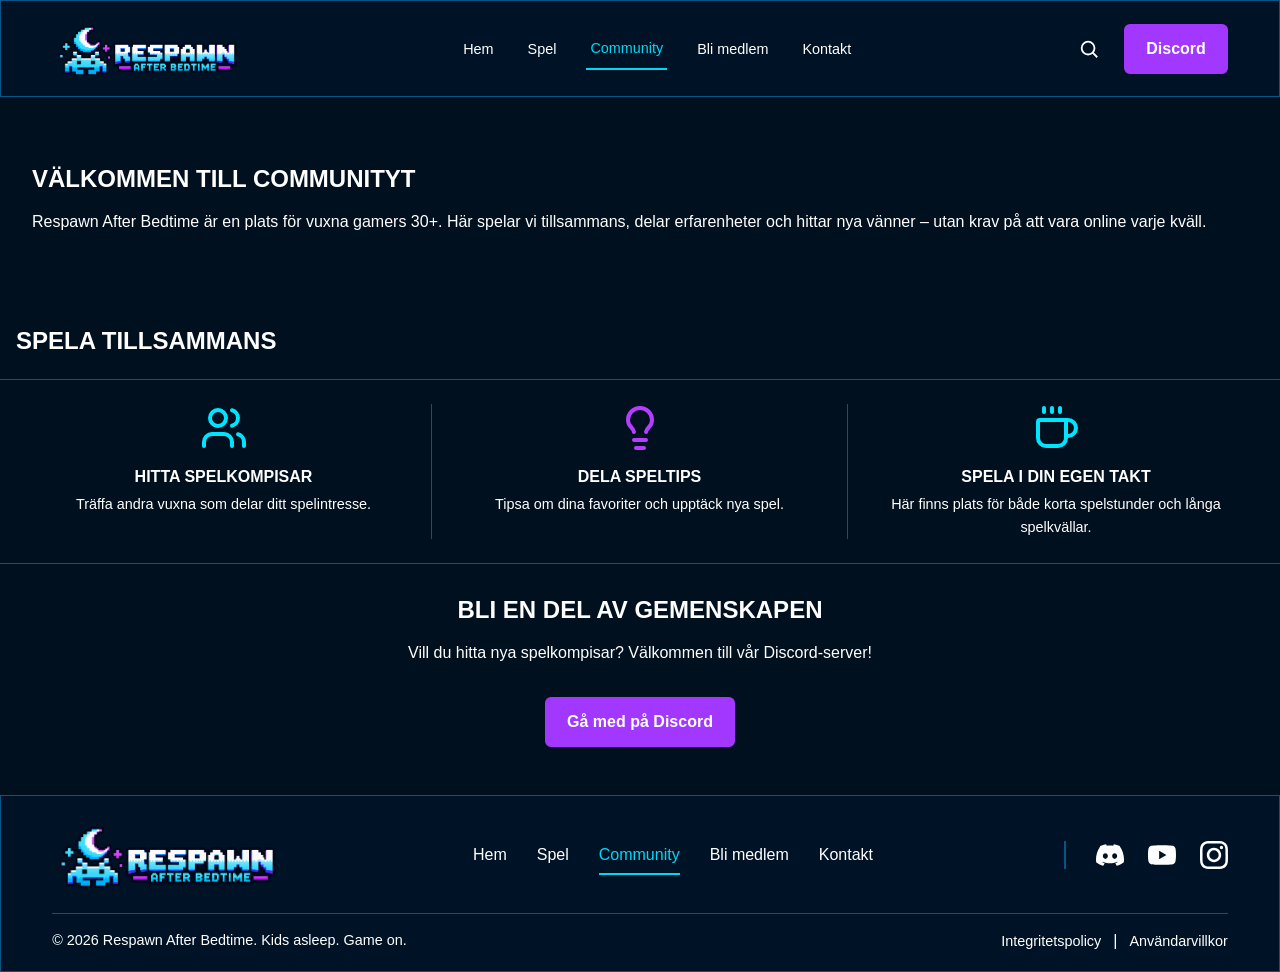
==== community.html @ b81fadc0 "Add responsive community page and Discord invite links" ====
<!doctype html>
<html lang="sv">
  <head>
    <meta charset="UTF-8" />
    <meta name="viewport" content="width=device-width, initial-scale=1.0" />
    <meta
      name="description"
      content="Respawn After Bedtime är en gamingcommunity för vuxna 30+. Hitta spelkompisar, dela speltips och spela tillsammans i din egen takt."
    />
    <title>Community | Respawn After Bedtime</title>
    <link rel="stylesheet" href="css/styles.css" />
    <link rel="icon" type="image/png" href="images/favicon.png" />
    <script src="js/main.js" defer></script>
  </head>
  <body>
    <header class="site-header">
      <!-- Webbplatsens logotyp -->
      <a
        href="index.html"
        class="logo"
        aria-label="Respawn After Bedtime – startsida"
      >
        <img src="images/logo.png" alt="Respawn After Bedtime" />
      </a>

      <!-- Knapp för mobilnavigation -->
      <button
        class="menu-toggle"
        type="button"
        aria-label="Öppna menyn"
        aria-expanded="false"
        aria-controls="main-nav"
      >
        <span></span>
        <span></span>
        <span></span>
      </button>

      <!-- Huvudnavigation -->
      <nav id="main-nav" aria-label="Huvudnavigation">
        <ul>
          <li><a href="index.html">Hem</a></li>
          <li><a href="games.html">Spel</a></li>
          <li><a href="community.html" aria-current="page">Community</a></li>
          <li><a href="bli-medlem.html">Bli medlem</a></li>
          <li><a href="contact.html">Kontakt</a></li>
        </ul>
      </nav>

      <!-- Funktioner till höger i desktopmenyn -->
      <div class="header-actions">
        <button class="search-button" type="button" aria-label="Sök">
          <svg
            viewBox="0 0 24 24"
            width="22"
            height="22"
            fill="none"
            stroke="currentColor"
            stroke-width="2"
            aria-hidden="true"
          >
            <circle cx="11" cy="11" r="7"></circle>
            <path d="m16 16 5 5"></path>
          </svg>
        </button>

        <a
          href="https://discord.gg/DmYFgaZjKV"
          class="discord-button hero-button"
          target="_blank"
          rel="noopener noreferrer"
        >
          Discord
        </a>
      </div>
    </header>

    <main>
      <!-- ========================================
       VÄLKOMMEN TILL COMMUNITYT
  ======================================== -->

      <section class="popular-games" aria-labelledby="community-title">
        <h1 id="community-title">VÄLKOMMEN TILL COMMUNITYT</h1>

        <p>
          Respawn After Bedtime är en plats för vuxna gamers 30+. Här spelar vi
          tillsammans, delar erfarenheter och hittar nya vänner – utan krav på
          att vara online varje kväll.
        </p>
      </section>

      <!-- ========================================
       SPELA TILLSAMMANS
  ======================================== -->

      <!-- Rubrik ovanför kortsektionen -->
      <h2 class="community-section-title" id="community-benefits-title">
        SPELA TILLSAMMANS
      </h2>

      <section
        class="community-benefits"
        aria-labelledby="community-benefits-title"
      >
        <div class="benefits-grid">
          <!-- Hitta spelkompisar -->
          <article class="benefit-card">
            <div class="benefit-icon">
              <img src="images/users.svg" alt="" />
            </div>
            <div class="benefit-content">
              <h3>HITTA SPELKOMPISAR</h3>
              <p>Träffa andra vuxna som delar ditt spelintresse.</p>
            </div>
          </article>

          <!-- Dela speltips -->
          <article class="benefit-card">
            <div class="benefit-icon">
              <img src="images/lightbulb.svg" alt="" />
            </div>
            <div class="benefit-content">
              <h3>DELA SPELTIPS</h3>
              <p>Tipsa om dina favoriter och upptäck nya spel.</p>
            </div>
          </article>

          <!-- Spela i din egen takt -->
          <article class="benefit-card">
            <div class="benefit-icon">
              <img src="images/coffee.svg" alt="" />
            </div>
            <div class="benefit-content">
              <h3>SPELA I DIN EGEN TAKT</h3>
              <p>
                Här finns plats för både korta spelstunder och långa
                spelkvällar.
              </p>
            </div>
          </article>
        </div>
      </section>

      <!-- ========================================
       BLI EN DEL AV GEMENSKAPEN
  ======================================== -->

      <section class="games-community" aria-labelledby="community-join-title">
        <h2 id="community-join-title">BLI EN DEL AV GEMENSKAPEN</h2>

        <p>
          Vill du hitta nya spelkompisar? Välkommen till vår Discord-server!
        </p>

        <a
          href="https://discord.gg/DmYFgaZjKV"
          class="hero-button"
          target="_blank"
          rel="noopener noreferrer"
        >
          Gå med på Discord
        </a>
      </section>
    </main>

    <footer class="site-footer">
      <!-- Footer för desktop och mobil -->
      <div class="footer-content">
        <!-- Övre delen med logotyp, navigation och sociala medier -->
        <div class="footer-top">
          <a href="index.html" class="footer-logo">
            <img src="images/logo.png" alt="Respawn After Bedtime" />
          </a>

          <nav class="footer-nav" aria-label="Footernavigation">
            <ul>
              <li><a href="index.html">Hem</a></li>
              <li><a href="games.html">Spel</a></li>
              <li>
                <a href="community.html" aria-current="page">Community</a>
              </li>
              <li><a href="bli-medlem.html">Bli medlem</a></li>
              <li><a href="contact.html">Kontakt</a></li>
            </ul>
          </nav>

          <!-- Sociala medier -->
          <div class="footer-social">
            <a
              href="https://discord.gg/DmYFgaZjKV"
              aria-label="Discord (öppnas i ny flik)"
              target="_blank"
              rel="noopener noreferrer"
            >
              <img src="images/discord.svg" alt="" />
            </a>

            <a href="https://youtube.com/" aria-label="YouTube">
              <img src="images/youtube.svg" alt="" />
            </a>

            <a href="https://instagram.com/" aria-label="Instagram">
              <img src="images/instagram.svg" alt="" />
            </a>
          </div>
        </div>

        <!-- Nedre delen med copyright och juridiska länkar -->
        <div class="footer-bottom">
          <p>&copy; 2026 Respawn After Bedtime. Kids asleep. Game on.</p>

          <div class="footer-legal">
            <a href="#">Integritetspolicy</a>
            <span aria-hidden="true">|</span>
            <a href="#">Användarvillkor</a>
          </div>
        </div>
      </div>

      <!-- Mobilnavigation längst ner -->
      <nav class="footer-mobile" aria-label="Mobilnavigation">
        <ul>
          <li>
            <a href="index.html">
              <img src="images/house.svg" alt="" />
              <span>Hem</span>
            </a>
          </li>

          <li>
            <a href="games.html">
              <img src="images/gamepad.svg" alt="" />
              <span>Spel</span>
            </a>
          </li>

          <li>
            <a href="community.html" aria-current="page">
              <img src="images/users.svg" alt="" />
              <span>Community</span>
            </a>
          </li>

          <li>
            <a href="bli-medlem.html">
              <img src="images/user.svg" alt="" />
              <span>Bli medlem</span>
            </a>
          </li>
        </ul>
      </nav>
    </footer>
  </body>
</html>
---- css/styles.css ----
/* ========================================
   GRUNDINSTÄLLNINGAR
   Mobile First
======================================== */

/* Färgvariabler för webbplatsens tema */
:root {
  --color-background: #00101f;
  --color-header: #001326;
  --color-text: #ffffff;
  --color-cyan: #00d9f4;
  --color-purple: #a238ff;
  --color-border: #075485;
}

/* Gör elementens storlek lättare att hantera */
* {
  box-sizing: border-box;
}

/* Webbplatsens grundläggande utseende */
body {
  margin: 0;
  background-color: var(--color-background);
  color: var(--color-text);
  font-family: Arial, sans-serif;
}

/* ========================================
   HEADER - MOBIL
======================================== */

/* Mobilens sidhuvud innehåller logotyp
   till vänster och menyknapp till höger */
.site-header {
  display: flex;
  align-items: center;
  justify-content: space-between;
  flex-wrap: wrap;
  gap: 12px;
  padding: 14px 6%;
  background-color: var(--color-header);
  border: 1px solid var(--color-border);
}

/* Logotypens storlek och proportioner */
.logo img {
  display: block;
  width: 160px;
  max-width: 100%;
  height: auto;
}

/* Hamburgermenyknappen */
.menu-toggle {
  display: block;
  padding: 8px;
  background: none;
  border: none;
  cursor: pointer;
}

/* De tre vita strecken i hamburgermenyn */
.menu-toggle span {
  display: block;
  width: 27px;
  height: 3px;
  margin: 5px 0;
  background-color: var(--color-text);
}

/* ========================================
   NAVIGATION - MOBIL
======================================== */

/* Navigationen är dold tills användaren
   öppnar den med hamburgermenyknappen */
#main-nav {
  display: none;
  width: 100%;
}

/* Klassen open läggs till med JavaScript */
#main-nav.open {
  display: block;
}

/* Länkarna placeras vertikalt */
#main-nav ul {
  display: flex;
  flex-direction: column;
  gap: 0;
  margin: 0;
  padding: 0;
  list-style: none;
}

/* Navigeringslänkarnas utseende */
#main-nav a {
  display: block;
  padding: 14px 8px;
  color: var(--color-text);
  text-decoration: none;
  font-size: 0.9rem;
}

/* Markerar aktiv sida och hover */
#main-nav a:hover,
#main-nav a[aria-current="page"] {
  color: var(--color-cyan);
}

/* Döljer desktopfunktionerna på mobil */
.header-actions {
  display: none;
}

/* ========================================
   TILLGÄNGLIGHET
======================================== */

/* Visar tydligt vilket element som har
   tangentbordsfokus */
.site-header a:focus-visible,
.site-header button:focus-visible {
  outline: 2px solid var(--color-cyan);
  outline-offset: 4px;
}

/* ========================================
   HERO-SEKTION - MOBIL
======================================== */

/* Hero-sektionen består av bild och text.
   På mobil placeras dessa under varandra. */
.hero {
  display: flex;
  flex-direction: column;
  background-color: var(--color-background);
  border-bottom: 1px solid var(--color-border);
}

/* Behållare för hero-bilden */
.hero-image {
  width: 100%;
}

/* Bilden fyller sin behållare utan att
   förvrängas. object-fit beskär vid behov. */
.hero-image img {
  display: block;
  width: 100%;
  height: 260px;
  object-fit: cover;
  object-position: center;
}

/* Textinnehållet placeras under bilden */
.hero-content {
  padding: 24px 6% 36px;
}

/* Liten introduktionstext ovanför rubriken */
.hero-label {
  margin: 0 0 12px;
  color: var(--color-cyan);
  font-size: 0.75rem;
  font-weight: bold;
  letter-spacing: 1px;
}

/* Hero-sektionens huvudrubrik */
.hero h1 {
  margin: 0 0 16px;
  color: var(--color-text);
  font-size: 2.3rem;
  font-weight: 800;
  line-height: 1.1;
}

/* Färgövergång från cyan till lila */
.hero h1 span {
  background: linear-gradient(to right, var(--color-cyan), var(--color-purple));

  background-clip: text;
  -webkit-background-clip: text;
  color: transparent;
}

/* Beskrivande text */
.hero-description {
  margin: 0 0 24px;
  font-size: 1rem;
  line-height: 1.5;
}

/* Knapparna placeras vertikalt på mobil */
.hero-buttons {
  display: flex;
  flex-direction: column;
  gap: 12px;
}

/* Gemensamt grundutseende för båda knapparna */
.hero-button {
  display: inline-block;
  padding: 14px 20px;
  background-color: var(--color-purple);
  border: 2px solid var(--color-purple);
  border-radius: 6px;
  color: var(--color-text);
  font-weight: bold;
  text-align: center;
  text-decoration: none;
  transition:
    background-color 0.2s ease,
    border-color 0.2s ease;
}

/* Mouseover: knappen får transparent bakgrund
   och en cyanblå kant */
.hero-button:hover {
  background-color: transparent;
  border-color: var(--color-cyan);
}

/* Tydlig markering för tangentbordsanvändare */
.hero-button:focus-visible {
  outline: 2px solid var(--color-cyan);
  outline-offset: 4px;
}

/* ========================================
   FOOTER - MOBIL
======================================== */

.site-footer {
  background-color: var(--color-header);
  border: 1px solid var(--color-border);
}

.footer-content {
  padding: 30px 6%;
}

.footer-top {
  display: flex;
  flex-direction: column;
  align-items: center;
  gap: 24px;
}

.footer-logo img {
  display: block;
  width: 180px;
  height: auto;
}

.footer-nav {
  display: none;
}

.footer-social {
  display: flex;
  align-items: center;
  justify-content: center;
  gap: 30px;
}

.footer-social a {
  display: flex;
  align-items: center;
  justify-content: center;
}

.footer-social img {
  display: block;
  width: 28px;
  height: 28px;
}

.footer-bottom {
  display: flex;
  flex-direction: column;
  align-items: center;
  gap: 14px;
  margin-top: 24px;
  padding-top: 20px;
  border-top: 1px solid var(--color-border);
  text-align: center;
}

.footer-bottom p {
  margin: 0;
  font-size: 0.85rem;
  line-height: 1.5;
}

.footer-legal {
  display: flex;
  align-items: center;
  justify-content: center;
  gap: 12px;
}

.footer-legal a {
  color: var(--color-text);
  font-size: 0.8rem;
  text-decoration: none;
}

.footer-legal a:hover {
  color: var(--color-cyan);
}

.footer-mobile {
  position: fixed;
  bottom: 0;
  left: 0;
  width: 100%;
  background-color: var(--color-header);
  border-top: 1px solid var(--color-border);
  z-index: 100;
}

.footer-mobile ul {
  display: grid;
  grid-template-columns: repeat(4, 1fr);
  margin: 0;
  padding: 12px 4px;
  list-style: none;
}

.footer-mobile a {
  display: flex;
  flex-direction: column;
  align-items: center;
  gap: 5px;
  color: var(--color-text);
  font-size: 0.75rem;
  text-decoration: none;
}

.footer-mobile img {
  display: block;
  width: 24px;
  height: 24px;
}

/* Gör footerikonerna vita */
.footer-social img,
.footer-mobile img {
  filter: brightness(0) invert(1);
}

/* Ändrar ikonernas färg vid hover */
.footer-social a:hover img,
.footer-mobile a:hover img {
  filter: brightness(0) saturate(100%) invert(75%) sepia(77%) saturate(2500%)
    hue-rotate(145deg);
}

/* Markerar ikonen för den aktiva sidan */
.footer-mobile a[aria-current="page"] img {
  filter: brightness(0) saturate(100%) invert(75%) sepia(77%) saturate(2500%)
    hue-rotate(145deg);
}

.footer-mobile a[aria-current="page"],
.footer-mobile a:hover {
  color: var(--color-cyan);
}

/* Ger plats åt den fasta mobilnavigationen */
body {
  padding-bottom: 75px;
}

/* Spelkortets grundutseende */
.game-card {
  background-color: var(--color-header);
  border: 1px solid var(--color-border);
  border-radius: 8px;
  overflow: hidden;
}

/* Spelbilden fyller kortets bredd */
.game-card-image {
  display: block;
  width: 100%;
  aspect-ratio: 16 / 9;
  object-fit: cover;
}

/* Innehållet under spelbilden */
.game-card-content {
  padding: 1rem;
}

/* Spelets titel */
.game-card-content h3 {
  color: var(--color-text);
  font-size: 1.125rem;
  margin-bottom: 0.75rem;
}

/* Behållare för genreetiketterna */
.game-card-genres {
  display: flex;
  flex-wrap: wrap;
  gap: 0.5rem;
}

/* Genreetiketternas grundutseende */
.genre-button {
  background-color: transparent;
  color: var(--color-text);
  border: 1px solid var(--color-purple);
  border-radius: 20px;
  padding: 0.35rem 0.75rem;
  font-size: 0.75rem;
  cursor: pointer;
}

/* ========================================
   POPULÄRA SPEL I COMMUNITYT
======================================== */

/* Sektionens grundutseende för mobil */
.popular-games {
  padding: 2rem 1rem;
  background-color: var(--color-background);
}

/* Rubrik och länk till alla spel */
.games-header {
  display: flex;
  flex-direction: column;
  align-items: flex-start;
  gap: 0.75rem;
  margin-bottom: 1.5rem;
}

/* Sektionens rubrik */
.games-header h2 {
  color: var(--color-text);
  font-size: 1.5rem;
  text-transform: uppercase;
}

/* Länk till sidan med alla spel */
.games-link,
.games-link:visited {
  color: var(--color-cyan);
  text-decoration: none;
}

/* Behållare för spelkorten */
.games-grid {
  display: grid;
  grid-template-columns: 1fr;
  gap: 1rem;
}

/* ========================================
   SPELKORT - BETYG OCH RELEASEDATUM
======================================== */

/* Behållare för betyg och releasedatum */
.game-card-info {
  display: flex;
  flex-wrap: wrap;
  justify-content: space-between;
  align-items: center;
  gap: 0.5rem;
  margin-top: 1rem;
  font-size: 0.75rem;
}

/* Spelets betyg från RAWG */
.game-card-rating {
  color: #facc15;
  font-weight: 600;
}

/* Spelets releasedatum */
.game-card-release {
  color: #b6c4d5;
}

/* Gör hela spelkortet klickbart */
.game-card-link {
  display: block;
  height: 100%;
  color: inherit;
  text-decoration: none;
}

/* Markerar spelkortet vid tangentbordsfokus */
.game-card-link:focus-visible {
  outline: 2px solid var(--color-cyan);
  outline-offset: -3px;
}

/* Markerar spelkortet när muspekaren förs över det */
.game-card:hover {
  border-color: var(--color-cyan);
}

/* Visar att spelkortet är klickbart */
.game-card-link {
  cursor: pointer;
}

/* ========================================
   VARFÖR RESPAWN AFTER BEDTIME?
======================================== */

/* Rubrik ovanför Community-sidans kortsektion */
.community-section-title {
  margin: 0;
  padding: 2rem 1rem 1.5rem;
  font-size: 1.5rem;
}

/* Sektionen med communityts fördelar */
.community-benefits {
  padding: 2rem 1rem;
  border-top: 1px solid var(--color-border);
}

/* Fördelarna visas under varandra på mobil */
.benefits-grid {
  display: grid;
  grid-template-columns: 1fr;
  gap: 2rem;
}

/* Ikon till vänster och text till höger */
.benefit-card {
  display: grid;
  grid-template-columns: 50px 1fr;
  column-gap: 1rem;
  align-items: center;
}

/* Ikonernas storlek */
.benefit-icon img {
  display: block;
  width: 40px;
  height: 40px;
}

/* Cyan ikoner för första och tredje kortet */
.benefit-card:nth-child(odd) .benefit-icon img {
  filter: brightness(0) saturate(100%) invert(65%) sepia(92%) saturate(1630%)
    hue-rotate(140deg) brightness(103%) contrast(105%);
}

/* Lila ikoner för andra och fjärde kortet */
.benefit-card:nth-child(even) .benefit-icon img {
  filter: brightness(0) saturate(100%) invert(32%) sepia(94%) saturate(3700%)
    hue-rotate(260deg) brightness(105%) contrast(105%);
}

/* Rubriker */
.benefit-card h2,
.benefit-card h3 {
  font-size: 1rem;
  margin: 0 0 0.4rem;
}

/* Beskrivningar */
.benefit-card p {
  font-size: 0.9rem;
  line-height: 1.5;
  margin: 0;
}

/* ========================================
   DISCORD-SEKTION PÅ SPELSIDAN
======================================== */

/* Sektionen för att hitta spelkompisar */
.games-community {
  padding: 2rem 1rem 3rem;
  text-align: center;
  border-top: 1px solid var(--color-border);
}

/* Rubrik och beskrivning */
.games-community h2 {
  margin: 0 0 1rem;
}

.games-community p {
  margin: 0 0 2rem;
  line-height: 1.6;
}

/* ========================================
   DESKTOP
   Från 769 pixlars skärmbredd
======================================== */

@media (min-width: 769px) {
  /* Sidhuvudets innehåll placeras på en rad */
  .site-header {
    flex-wrap: nowrap;
    gap: 24px;
    padding: 16px 4%;
  }

  /* Större logotyp på desktop */
  .logo img {
    width: 190px;
  }

  /* Hamburgermenyknappen döljs */
  .menu-toggle {
    display: none;
  }

  /* Huvudnavigationen visas alltid */
  #main-nav,
  #main-nav.open {
    display: block;
    width: auto;
  }

  /* Navigeringslänkarna placeras horisontellt */
  #main-nav ul {
    flex-direction: row;
    align-items: center;
    gap: 26px;
  }

  /* Anpassar länkarna till desktop */
  #main-nav a {
    padding: 12px 4px;
    white-space: nowrap;
  }

  /* Understrykning för aktiv sida */
  #main-nav a[aria-current="page"] {
    border-bottom: 2px solid var(--color-cyan);
  }

  /* Visar sökikon och Discord-knapp */
  .header-actions {
    display: flex;
    align-items: center;
    gap: 18px;
  }

  /* Sökknappens utseende */
  .search-button {
    display: flex;
    align-items: center;
    justify-content: center;
    padding: 6px;
    background: none;
    border: none;
    color: var(--color-text);
    cursor: pointer;
  }

  /* Discord-knappen  */
  .discord-button {
    white-space: nowrap;
    border: 2px solid var(--color-purple);
  }

  .discord-button:hover {
    background-color: transparent;
    border-color: var(--color-cyan);
  }

  /* ========================================
   HERO-SEKTION - DESKTOP
======================================== */

  /* Bild och text placeras bredvid varandra */
  .hero {
    display: grid;
    grid-template-columns: 42% 58%;
    align-items: center;
    min-height: 430px;
  }

  /* Bilden placeras i den högra kolumnen */
  .hero-image {
    grid-column: 2;
    grid-row: 1;
    height: 100%;

    -webkit-mask-image: linear-gradient(to right, transparent 0%, black 30%);

    mask-image: linear-gradient(to right, transparent 0%, black 30%);
  }

  /* Bilden fyller hela sin kolumn */
  .hero-image img {
    width: 100%;
    height: 100%;
    min-height: 430px;
    object-fit: cover;
    object-position: center;
  }

  /* Texten placeras i den vänstra kolumnen */
  .hero-content {
    grid-column: 1;
    grid-row: 1;
    padding: 40px 6% 40px 12%;
  }

  /* Större huvudrubrik på desktop */
  .hero h1 {
    font-size: clamp(2.5rem, 4vw, 4rem);
  }

  /* Anpassar textens läsbredd */
  .hero-description {
    max-width: 420px;
    font-size: 1.1rem;
  }

  /* Knapparna placeras bredvid varandra */
  .hero-buttons {
    flex-direction: row;
    flex-wrap: wrap;
  }

  /* ========================================
   FOOTER - DESKTOP
======================================== */

  .site-footer {
    padding: 0 4%;
  }

  .footer-content {
    padding: 20px 0;
  }

  .footer-top {
    flex-direction: row;
    justify-content: space-between;
    gap: 30px;
  }

  .footer-logo img {
    width: 230px;
  }

  .footer-nav {
    display: block;
  }

  .footer-nav ul {
    display: flex;
    align-items: center;
    gap: 30px;
    margin: 0;
    padding: 0;
    list-style: none;
  }

  .footer-nav a {
    color: var(--color-text);
    text-decoration: none;
  }

  /* Markerar aktiv sida och hover i footern */
  .footer-nav a:hover,
  .footer-nav a[aria-current="page"] {
    color: var(--color-cyan);
  }

  /* Understrykning för aktiv sida i footern */
  .footer-nav a[aria-current="page"] {
    border-bottom: 2px solid var(--color-cyan);
    padding-bottom: 10px;
  }

  .footer-social {
    gap: 24px;
    padding-left: 30px;
    border-left: 2px solid var(--color-border);
  }

  .footer-bottom {
    flex-direction: row;
    justify-content: space-between;
    margin-top: 20px;
    padding-top: 16px;
    text-align: left;
  }

  .footer-bottom p {
    font-size: 0.9rem;
  }

  .footer-legal a {
    font-size: 0.9rem;
  }

  .footer-mobile {
    display: none;
  }

  body {
    padding-bottom: 0;
  }

  /* ========================================
   POPULÄRA SPEL I COMMUNITYT - DESKTOP
======================================== */

  /* Anpassar sektionens avstånd för större skärmar */
  .popular-games {
    padding: 3rem 2rem;
  }

  /* Placerar rubriken till vänster och länken till höger */
  .games-header {
    flex-direction: row;
    justify-content: space-between;
    align-items: center;
  }

  /* Visar fyra spelkort bredvid varandra */
  .games-grid {
    grid-template-columns: repeat(4, minmax(0, 1fr));
    gap: 1.5rem;
  }

  /* ========================================
   COMMUNITYFÖRDELAR - DESKTOP
======================================== */

  /* Fyra kolumner bredvid varandra */
  .benefits-grid {
    grid-template-columns: repeat(4, minmax(0, 1fr));
    gap: 0;
  }

  /* ========================================
   COMMUNITY-SIDA – TRE KOLUMNER
======================================== */

  /* Tre kolumner endast på Community-sidan */
  .community-section-title + .community-benefits .benefits-grid {
    grid-template-columns: repeat(3, minmax(0, 1fr));
  }

  /* Jämnt avstånd mellan korten och sektionens kanter */
  .community-section-title + .community-benefits {
    padding-top: 1.5rem;
    padding-bottom: 1.5rem;
  }

  /* Samma avstånd ovanför och under kortens innehåll */
  .community-section-title + .community-benefits .benefit-card {
    padding-top: 0;
    padding-bottom: 0;
  }

  /* Ikonen placeras ovanför texten */
  .benefit-card {
    display: flex;
    flex-direction: column;
    align-items: center;
    justify-content: flex-start;
    text-align: center;
    padding: 1rem 1.5rem;
  }

  /* Avdelare mellan korten */
  .benefit-card:not(:last-child) {
    border-right: 1px solid var(--color-border);
  }

  /* Ikoner */
  .benefit-icon img {
    width: 48px;
    height: 48px;
    margin-bottom: 1rem;
  }

  /* Rubriker */
  .benefit-card h2 {
    margin-bottom: 0.75rem;
  }

  /* Beskrivningar */
  .benefit-card p {
    line-height: 1.6;
  }
}
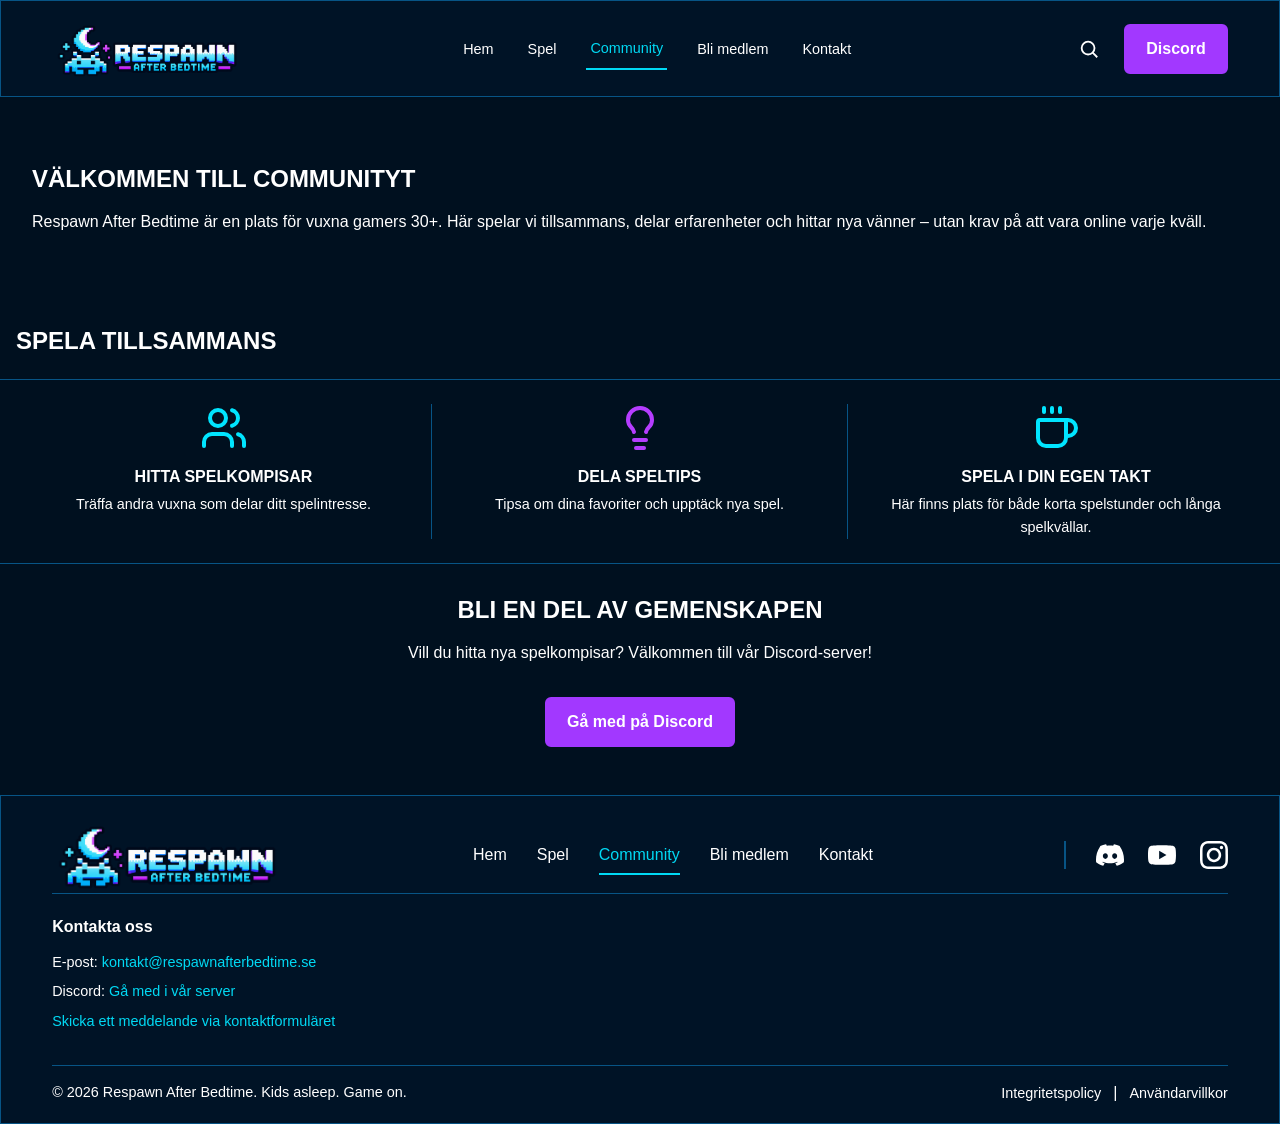
==== commit 427f8515: "Add contact information to footer across all pages" ====
--- a/community.html
+++ b/community.html
@@ -205,7 +205,31 @@
             </a>
           </div>
         </div>
-
+        <!-- Kontaktinformation -->
+        <address class="footer-contact">
+          <h2>Kontakta oss</h2>
+          <p>
+            E-post:
+            <a href="mailto:kontakt@respawnafterbedtime.se">
+              kontakt@respawnafterbedtime.se
+            </a>
+          </p>
+          <p>
+            Discord:
+            <a
+              href="https://discord.gg/DmYFgaZjKV"
+              target="_blank"
+              rel="noopener noreferrer"
+            >
+              Gå med i vår server
+            </a>
+          </p>
+          <p>
+            <a href="contact.html"
+              >Skicka ett meddelande via kontaktformuläret</a
+            >
+          </p>
+        </address>
         <!-- Nedre delen med copyright och juridiska länkar -->
         <div class="footer-bottom">
           <p>&copy; 2026 Respawn After Bedtime. Kids asleep. Game on.</p>
--- a/css/styles.css
+++ b/css/styles.css
@@ -279,12 +279,48 @@
   height: 28px;
 }
 
+/* ========================================
+   KONTAKTINFORMATION I FOOTERN
+======================================== */
+
+/* Kontaktuppgifter och länkar */
+.footer-contact {
+  padding: 1.5rem 0 1.5rem;
+  font-style: normal;
+  border-top: 1px solid var(--color-border);
+}
+
+.footer-contact h2 {
+  margin: 0 0 1rem;
+  font-size: 1rem;
+}
+
+.footer-contact p {
+  margin: 0 0 0.5rem;
+  font-size: 0.9rem;
+  line-height: 1.5;
+}
+
+.footer-contact a {
+  color: var(--color-cyan);
+  text-decoration: none;
+}
+
+.footer-contact a:hover {
+  text-decoration: underline;
+}
+
+.footer-contact a:focus-visible {
+  outline: 2px solid var(--color-cyan);
+  outline-offset: 3px;
+}
+
 .footer-bottom {
   display: flex;
   flex-direction: column;
   align-items: center;
   gap: 14px;
-  margin-top: 24px;
+  margin-top: 0;
   padding-top: 20px;
   border-top: 1px solid var(--color-border);
   text-align: center;
@@ -596,6 +632,86 @@
 .games-community p {
   margin: 0 0 2rem;
   line-height: 1.6;
+}
+
+/* ========================================
+   KONTAKTFORMULÄR - MOBIL
+======================================== */
+
+/* Sektionen med kontaktformuläret */
+.contact-section {
+  padding: 2rem 1rem 3rem;
+  border-top: 1px solid var(--color-border);
+}
+
+/* Begränsar formulärets bredd för bättre läsbarhet */
+.contact-section form {
+  max-width: 600px;
+  margin: 2rem 0 0;
+}
+
+/* Varje fält får en egen rad */
+.form-group {
+  display: flex;
+  flex-direction: column;
+  gap: 0.5rem;
+  margin-bottom: 1.5rem;
+}
+
+/* Etiketter ovanför formulärfälten */
+.form-group label {
+  font-weight: bold;
+}
+
+/* Formulärfältens utseende */
+.form-group input,
+.form-group textarea {
+  width: 100%;
+  padding: 0.875rem 1rem;
+  background-color: var(--color-header);
+  color: var(--color-text);
+  border: 1px solid var(--color-border);
+  border-radius: 6px;
+  font: inherit;
+}
+
+/* Markerar aktivt fält */
+.form-group input:focus-visible,
+.form-group textarea:focus-visible {
+  outline: 2px solid var(--color-cyan);
+  outline-offset: 2px;
+}
+
+/* Markerar felaktigt ifyllda formulärfält */
+.form-group input.input-error,
+.form-group textarea.input-error {
+  border-color: #ff6b6b;
+}
+
+/* Tydlig fokusmarkering även på felaktiga fält */
+.form-group input.input-error:focus,
+.form-group textarea.input-error:focus {
+  outline: 2px solid #ff6b6b;
+  outline-offset: 2px;
+}
+
+/* Meddelandefältet kan ändras i höjdled */
+.form-group textarea {
+  resize: vertical;
+}
+
+/* Plats för felmeddelanden och återkoppling */
+#form-feedback {
+  margin: 0 0 1.5rem;
+}
+
+#form-feedback:empty {
+  display: none;
+}
+
+/* Skicka-knappen */
+.contact-section button[type="submit"] {
+  cursor: pointer;
 }
 
 /* ========================================
@@ -793,7 +909,7 @@
   .footer-bottom {
     flex-direction: row;
     justify-content: space-between;
-    margin-top: 20px;
+    margin-top: 0;
     padding-top: 16px;
     text-align: left;
   }
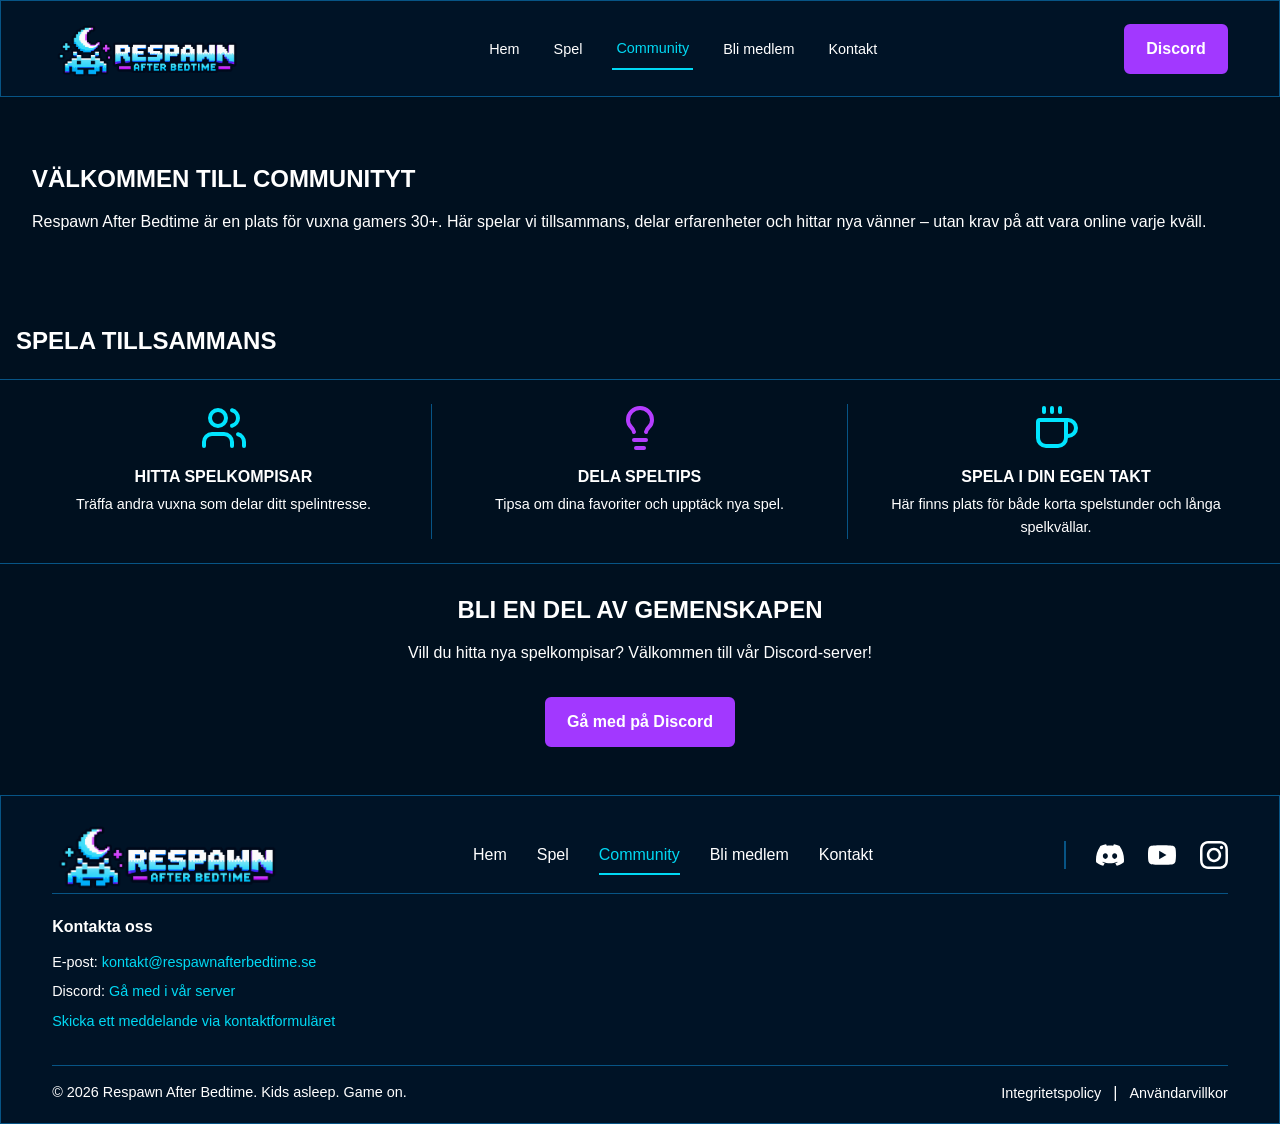
==== commit ef46a919: "Remove unused search button and fix HTML validation issues" ====
--- a/community.html
+++ b/community.html
@@ -42,28 +42,13 @@
           <li><a href="index.html">Hem</a></li>
           <li><a href="games.html">Spel</a></li>
           <li><a href="community.html" aria-current="page">Community</a></li>
-          <li><a href="bli-medlem.html">Bli medlem</a></li>
+          <li><a href="join.html">Bli medlem</a></li>
           <li><a href="contact.html">Kontakt</a></li>
         </ul>
       </nav>
 
       <!-- Funktioner till höger i desktopmenyn -->
       <div class="header-actions">
-        <button class="search-button" type="button" aria-label="Sök">
-          <svg
-            viewBox="0 0 24 24"
-            width="22"
-            height="22"
-            fill="none"
-            stroke="currentColor"
-            stroke-width="2"
-            aria-hidden="true"
-          >
-            <circle cx="11" cy="11" r="7"></circle>
-            <path d="m16 16 5 5"></path>
-          </svg>
-        </button>
-
         <a
           href="https://discord.gg/DmYFgaZjKV"
           class="discord-button hero-button"
@@ -99,10 +84,7 @@
         SPELA TILLSAMMANS
       </h2>
 
-      <section
-        class="community-benefits"
-        aria-labelledby="community-benefits-title"
-      >
+      <div class="community-benefits">
         <div class="benefits-grid">
           <!-- Hitta spelkompisar -->
           <article class="benefit-card">
@@ -140,7 +122,7 @@
             </div>
           </article>
         </div>
-      </section>
+      </div>
 
       <!-- ========================================
        BLI EN DEL AV GEMENSKAPEN
@@ -180,7 +162,7 @@
               <li>
                 <a href="community.html" aria-current="page">Community</a>
               </li>
-              <li><a href="bli-medlem.html">Bli medlem</a></li>
+              <li><a href="join.html">Bli medlem</a></li>
               <li><a href="contact.html">Kontakt</a></li>
             </ul>
           </nav>
@@ -206,7 +188,7 @@
           </div>
         </div>
         <!-- Kontaktinformation -->
-        <address class="footer-contact">
+        <div class="footer-contact">
           <h2>Kontakta oss</h2>
           <p>
             E-post:
@@ -229,7 +211,7 @@
               >Skicka ett meddelande via kontaktformuläret</a
             >
           </p>
-        </address>
+        </div>
         <!-- Nedre delen med copyright och juridiska länkar -->
         <div class="footer-bottom">
           <p>&copy; 2026 Respawn After Bedtime. Kids asleep. Game on.</p>
@@ -267,7 +249,7 @@
           </li>
 
           <li>
-            <a href="bli-medlem.html">
+            <a href="join.html">
               <img src="images/user.svg" alt="" />
               <span>Bli medlem</span>
             </a>
--- a/css/styles.css
+++ b/css/styles.css
@@ -769,18 +769,6 @@
     gap: 18px;
   }
 
-  /* Sökknappens utseende */
-  .search-button {
-    display: flex;
-    align-items: center;
-    justify-content: center;
-    padding: 6px;
-    background: none;
-    border: none;
-    color: var(--color-text);
-    cursor: pointer;
-  }
-
   /* Discord-knappen  */
   .discord-button {
     white-space: nowrap;
